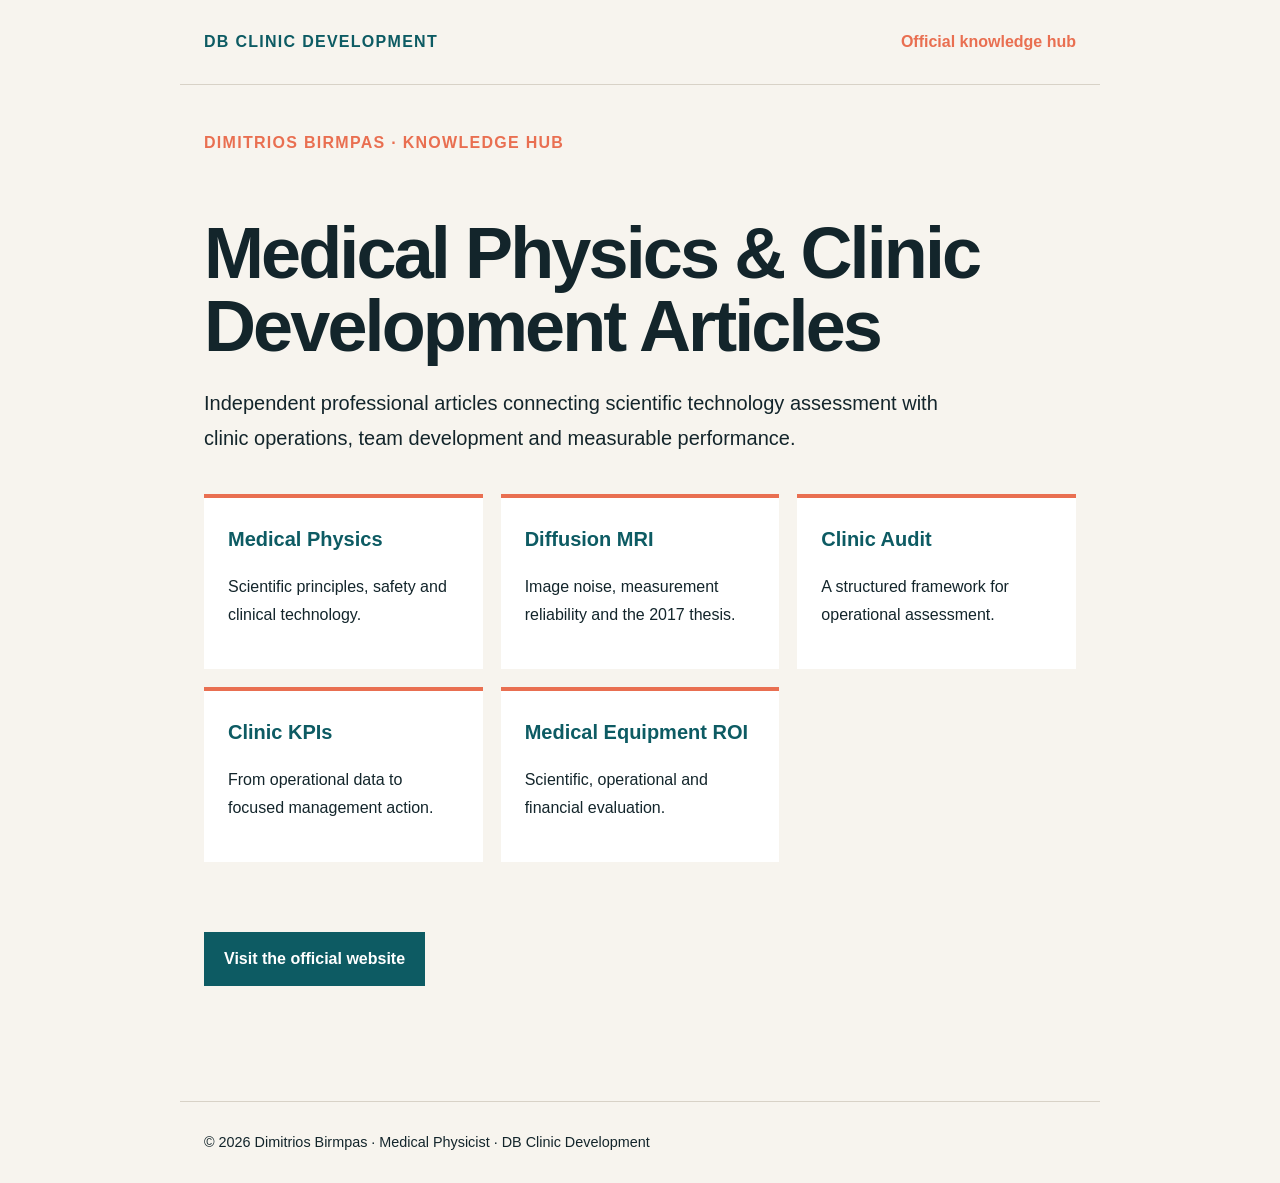
==== articles/index.html @ 6242ff18 "Publish HTML article hub" ====
<!doctype html><html lang="en"><head><meta charset="utf-8"><meta name="viewport" content="width=device-width,initial-scale=1"><title>Articles by Dimitrios Birmpas | Medical Physics & Clinic Development</title><meta name="description" content="Professional articles by Dimitrios Birmpas on Medical Physics, Diffusion MRI, clinic management, KPIs and medical equipment ROI."><link rel="canonical" href="https://miskouts-collab.github.io/dimitrios-birmpas/articles/"><link rel="stylesheet" href="style.css"></head><body><header><a class="brand" href="../">DB CLINIC DEVELOPMENT</a><a class="back" href="https://dimitrios-birmpas.miskouts.chatgpt.site/articles">Official knowledge hub</a></header><main><p class="meta">Dimitrios Birmpas · Knowledge Hub</p><h1>Medical Physics & Clinic Development Articles</h1><p class="lead">Independent professional articles connecting scientific technology assessment with clinic operations, team development and measurable performance.</p><div class="grid"><a class="card" href="medical-physics.html"><h2>Medical Physics</h2><p>Scientific principles, safety and clinical technology.</p></a><a class="card" href="diffusion-mri.html"><h2>Diffusion MRI</h2><p>Image noise, measurement reliability and the 2017 thesis.</p></a><a class="card" href="clinic-audit.html"><h2>Clinic Audit</h2><p>A structured framework for operational assessment.</p></a><a class="card" href="clinic-kpis.html"><h2>Clinic KPIs</h2><p>From operational data to focused management action.</p></a><a class="card" href="equipment-roi.html"><h2>Medical Equipment ROI</h2><p>Scientific, operational and financial evaluation.</p></a></div><a class="cta" href="https://dimitrios-birmpas.miskouts.chatgpt.site/">Visit the official website</a></main><footer>© 2026 Dimitrios Birmpas · Medical Physicist · DB Clinic Development</footer></body></html>
---- articles/style.css ----
:root{--ink:#13252b;--teal:#0d5b63;--coral:#e96f51;--paper:#f7f4ee;--white:#fff}*{box-sizing:border-box}body{margin:0;background:var(--paper);color:var(--ink);font-family:Arial,Helvetica,sans-serif;line-height:1.75}header,main,footer{max-width:920px;margin:auto;padding:28px 24px}header{display:flex;justify-content:space-between;align-items:center;border-bottom:1px solid #d8d2c7}.brand{font-weight:800;letter-spacing:.08em;color:var(--teal);text-decoration:none}.back{color:var(--coral);text-decoration:none;font-weight:700}h1{font-size:clamp(2.2rem,6vw,4.5rem);line-height:1.02;margin:60px 0 22px;letter-spacing:-.04em}h2{margin-top:42px;color:var(--teal)}.meta{color:var(--coral);font-weight:700;text-transform:uppercase;letter-spacing:.08em}.lead{font-size:1.25rem;max-width:760px}.grid{display:grid;grid-template-columns:repeat(auto-fit,minmax(260px,1fr));gap:18px;margin:38px 0}.card{background:var(--white);padding:24px;border-top:4px solid var(--coral);text-decoration:none;color:var(--ink)}.card h2{margin:0 0 8px;font-size:1.25rem}.cta{display:inline-block;margin:32px 0;padding:13px 20px;background:var(--teal);color:white;text-decoration:none;font-weight:700}footer{margin-top:55px;border-top:1px solid #d8d2c7;font-size:.9rem}a{color:var(--teal)}@media(max-width:600px){header{align-items:flex-start;gap:16px}h1{margin-top:38px}}
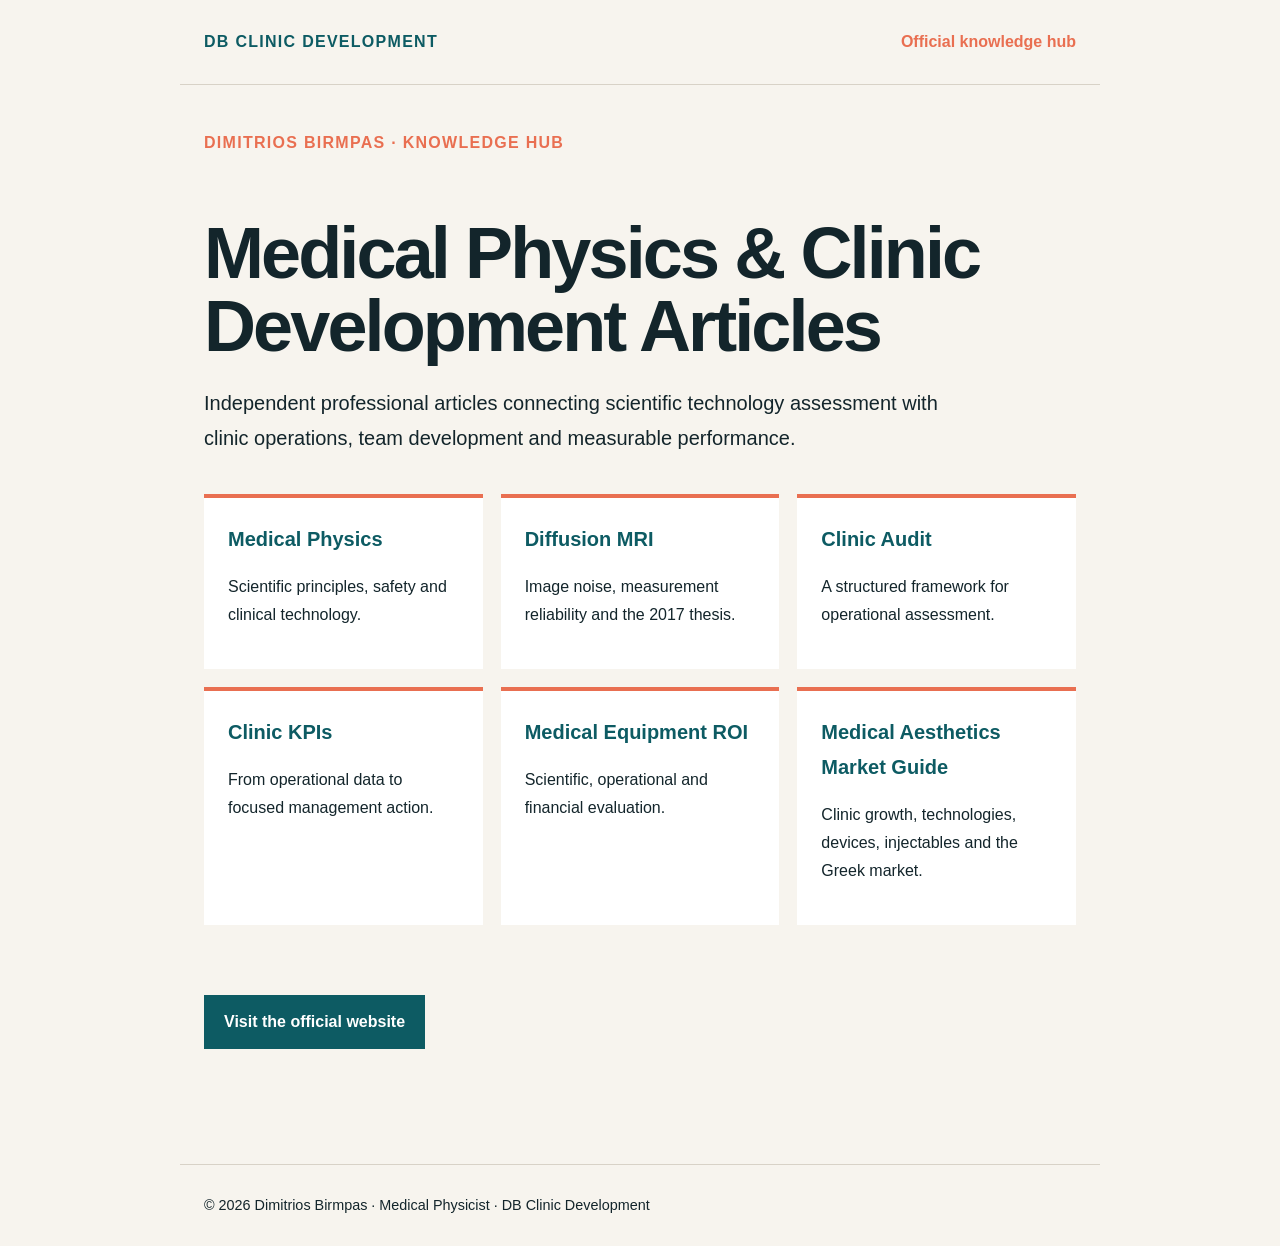
==== commit c0603c8a: "Add medical aesthetics guide to article hub" ====
--- a/articles/index.html
+++ b/articles/index.html
@@ -1 +1 @@
-<!doctype html><html lang="en"><head><meta charset="utf-8"><meta name="viewport" content="width=device-width,initial-scale=1"><title>Articles by Dimitrios Birmpas | Medical Physics & Clinic Development</title><meta name="description" content="Professional articles by Dimitrios Birmpas on Medical Physics, Diffusion MRI, clinic management, KPIs and medical equipment ROI."><link rel="canonical" href="https://miskouts-collab.github.io/dimitrios-birmpas/articles/"><link rel="stylesheet" href="style.css"></head><body><header><a class="brand" href="../">DB CLINIC DEVELOPMENT</a><a class="back" href="https://dimitrios-birmpas.miskouts.chatgpt.site/articles">Official knowledge hub</a></header><main><p class="meta">Dimitrios Birmpas · Knowledge Hub</p><h1>Medical Physics & Clinic Development Articles</h1><p class="lead">Independent professional articles connecting scientific technology assessment with clinic operations, team development and measurable performance.</p><div class="grid"><a class="card" href="medical-physics.html"><h2>Medical Physics</h2><p>Scientific principles, safety and clinical technology.</p></a><a class="card" href="diffusion-mri.html"><h2>Diffusion MRI</h2><p>Image noise, measurement reliability and the 2017 thesis.</p></a><a class="card" href="clinic-audit.html"><h2>Clinic Audit</h2><p>A structured framework for operational assessment.</p></a><a class="card" href="clinic-kpis.html"><h2>Clinic KPIs</h2><p>From operational data to focused management action.</p></a><a class="card" href="equipment-roi.html"><h2>Medical Equipment ROI</h2><p>Scientific, operational and financial evaluation.</p></a></div><a class="cta" href="https://dimitrios-birmpas.miskouts.chatgpt.site/">Visit the official website</a></main><footer>© 2026 Dimitrios Birmpas · Medical Physicist · DB Clinic Development</footer></body></html>+<!doctype html><html lang="en"><head><meta charset="utf-8"><meta name="viewport" content="width=device-width,initial-scale=1"><title>Articles by Dimitrios Birmpas | Medical Physics & Clinic Development</title><meta name="description" content="Professional articles by Dimitrios Birmpas on Medical Physics, Diffusion MRI, clinic management, KPIs and medical equipment ROI."><link rel="canonical" href="https://miskouts-collab.github.io/dimitrios-birmpas/articles/"><link rel="stylesheet" href="style.css"></head><body><header><a class="brand" href="../">DB CLINIC DEVELOPMENT</a><a class="back" href="https://dimitrios-birmpas.miskouts.chatgpt.site/articles">Official knowledge hub</a></header><main><p class="meta">Dimitrios Birmpas · Knowledge Hub</p><h1>Medical Physics & Clinic Development Articles</h1><p class="lead">Independent professional articles connecting scientific technology assessment with clinic operations, team development and measurable performance.</p><div class="grid"><a class="card" href="medical-physics.html"><h2>Medical Physics</h2><p>Scientific principles, safety and clinical technology.</p></a><a class="card" href="diffusion-mri.html"><h2>Diffusion MRI</h2><p>Image noise, measurement reliability and the 2017 thesis.</p></a><a class="card" href="clinic-audit.html"><h2>Clinic Audit</h2><p>A structured framework for operational assessment.</p></a><a class="card" href="clinic-kpis.html"><h2>Clinic KPIs</h2><p>From operational data to focused management action.</p></a><a class="card" href="equipment-roi.html"><h2>Medical Equipment ROI</h2><p>Scientific, operational and financial evaluation.</p></a><a class="card" href="medical-aesthetics-market-guide.html"><h2>Medical Aesthetics Market Guide</h2><p>Clinic growth, technologies, devices, injectables and the Greek market.</p></a></div><a class="cta" href="https://dimitrios-birmpas.miskouts.chatgpt.site/">Visit the official website</a></main><footer>© 2026 Dimitrios Birmpas · Medical Physicist · DB Clinic Development</footer></body></html>
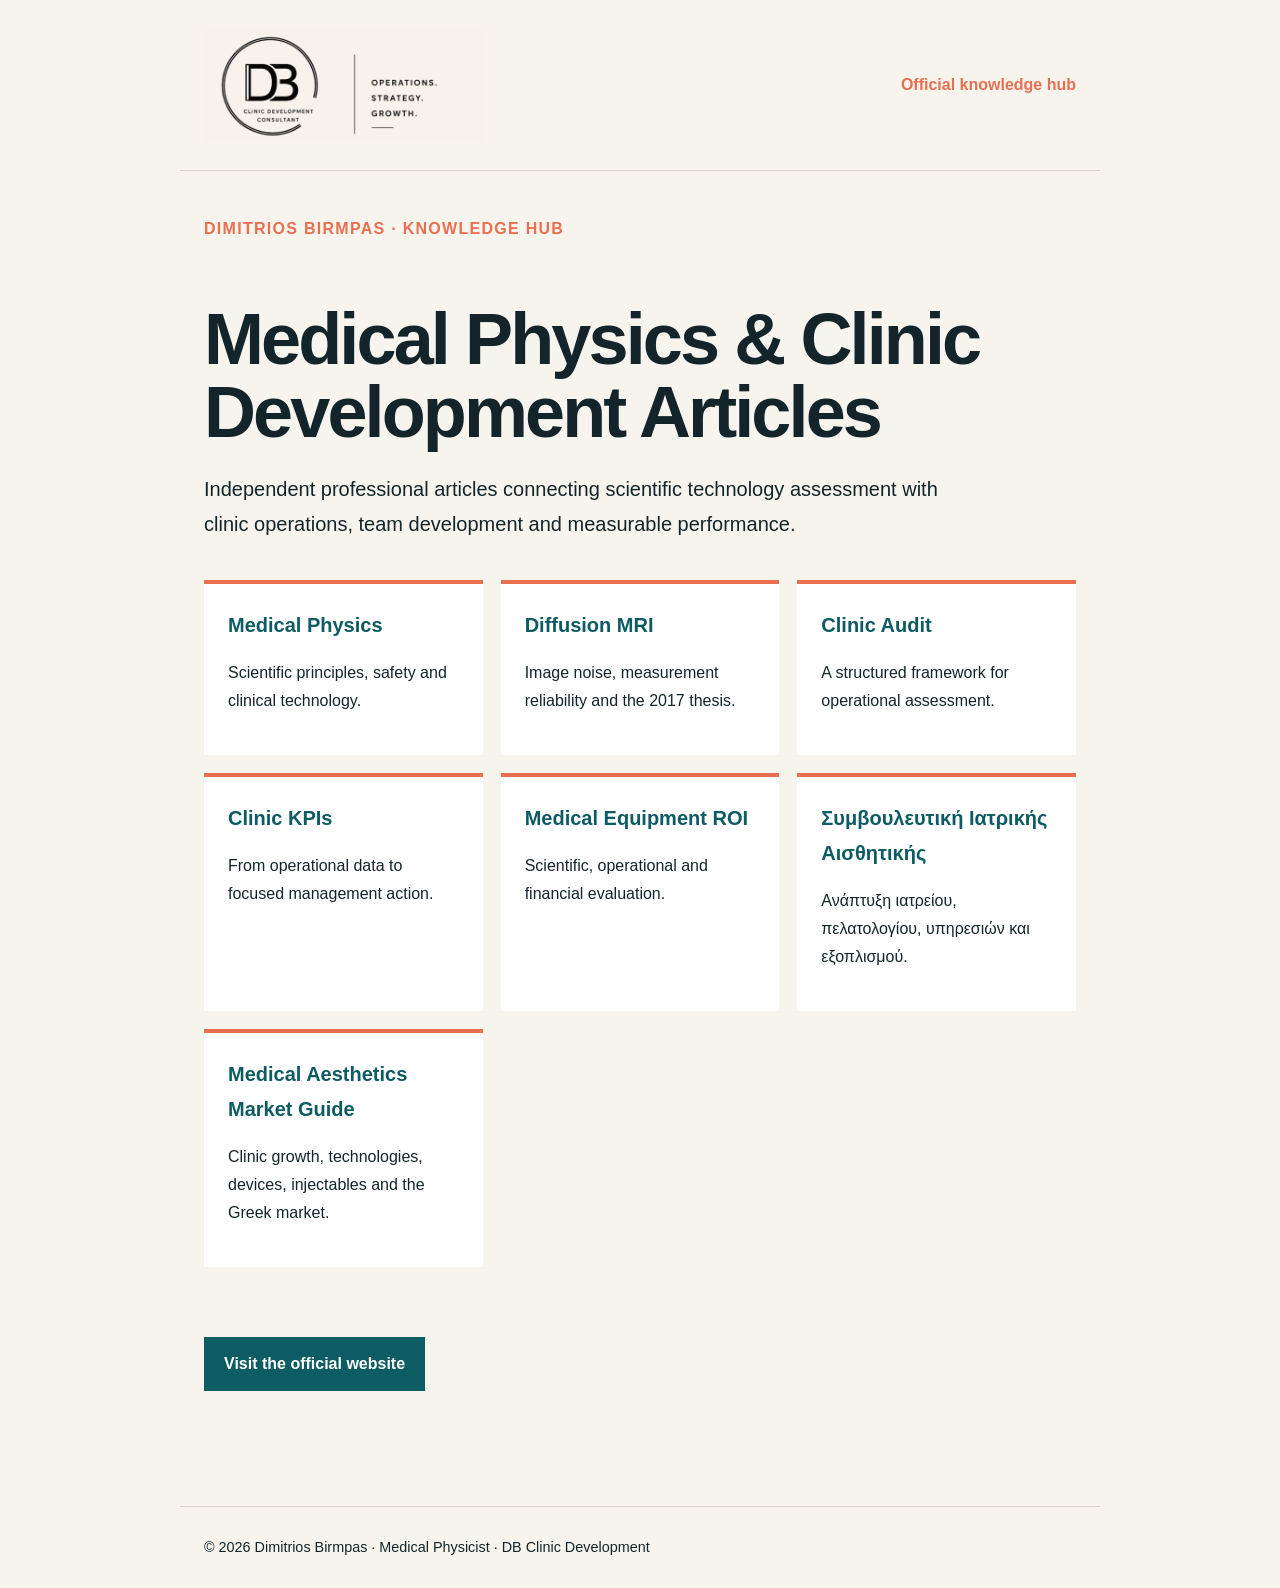
==== commit 92f23a42: "Add Greek consulting page to article hub" ====
--- a/articles/index.html
+++ b/articles/index.html
@@ -1 +1 @@
-<!doctype html><html lang="en"><head><meta charset="utf-8"><meta name="viewport" content="width=device-width,initial-scale=1"><title>Articles by Dimitrios Birmpas | Medical Physics & Clinic Development</title><meta name="description" content="Professional articles by Dimitrios Birmpas on Medical Physics, Diffusion MRI, clinic management, KPIs and medical equipment ROI."><link rel="canonical" href="https://miskouts-collab.github.io/dimitrios-birmpas/articles/"><link rel="stylesheet" href="style.css"></head><body><header><a class="brand" href="../">DB CLINIC DEVELOPMENT</a><a class="back" href="https://dimitrios-birmpas.miskouts.chatgpt.site/articles">Official knowledge hub</a></header><main><p class="meta">Dimitrios Birmpas · Knowledge Hub</p><h1>Medical Physics & Clinic Development Articles</h1><p class="lead">Independent professional articles connecting scientific technology assessment with clinic operations, team development and measurable performance.</p><div class="grid"><a class="card" href="medical-physics.html"><h2>Medical Physics</h2><p>Scientific principles, safety and clinical technology.</p></a><a class="card" href="diffusion-mri.html"><h2>Diffusion MRI</h2><p>Image noise, measurement reliability and the 2017 thesis.</p></a><a class="card" href="clinic-audit.html"><h2>Clinic Audit</h2><p>A structured framework for operational assessment.</p></a><a class="card" href="clinic-kpis.html"><h2>Clinic KPIs</h2><p>From operational data to focused management action.</p></a><a class="card" href="equipment-roi.html"><h2>Medical Equipment ROI</h2><p>Scientific, operational and financial evaluation.</p></a><a class="card" href="medical-aesthetics-market-guide.html"><h2>Medical Aesthetics Market Guide</h2><p>Clinic growth, technologies, devices, injectables and the Greek market.</p></a></div><a class="cta" href="https://dimitrios-birmpas.miskouts.chatgpt.site/">Visit the official website</a></main><footer>© 2026 Dimitrios Birmpas · Medical Physicist · DB Clinic Development</footer></body></html>+<!doctype html><html lang="en"><head><meta charset="utf-8"><meta name="viewport" content="width=device-width,initial-scale=1"><title>Articles by Dimitrios Birmpas | Medical Physics & Clinic Development</title><meta name="description" content="Professional articles by Dimitrios Birmpas on Medical Physics, Diffusion MRI, clinic management, KPIs and medical equipment ROI."><link rel="canonical" href="https://miskouts-collab.github.io/dimitrios-birmpas/articles/"><link rel="stylesheet" href="style.css"></head><body><header><a class="brand" href="../">DB CLINIC DEVELOPMENT</a><a class="back" href="https://dimitrios-birmpas.miskouts.chatgpt.site/articles">Official knowledge hub</a></header><main><p class="meta">Dimitrios Birmpas · Knowledge Hub</p><h1>Medical Physics & Clinic Development Articles</h1><p class="lead">Independent professional articles connecting scientific technology assessment with clinic operations, team development and measurable performance.</p><div class="grid"><a class="card" href="medical-physics.html"><h2>Medical Physics</h2><p>Scientific principles, safety and clinical technology.</p></a><a class="card" href="diffusion-mri.html"><h2>Diffusion MRI</h2><p>Image noise, measurement reliability and the 2017 thesis.</p></a><a class="card" href="clinic-audit.html"><h2>Clinic Audit</h2><p>A structured framework for operational assessment.</p></a><a class="card" href="clinic-kpis.html"><h2>Clinic KPIs</h2><p>From operational data to focused management action.</p></a><a class="card" href="equipment-roi.html"><h2>Medical Equipment ROI</h2><p>Scientific, operational and financial evaluation.</p></a><a class="card" href="../iatriki-aisthitiki-symvouleftiki.html"><h2>Συμβουλευτική Ιατρικής Αισθητικής</h2><p>Ανάπτυξη ιατρείου, πελατολογίου, υπηρεσιών και εξοπλισμού.</p></a><a class="card" href="medical-aesthetics-market-guide.html"><h2>Medical Aesthetics Market Guide</h2><p>Clinic growth, technologies, devices, injectables and the Greek market.</p></a></div><a class="cta" href="https://dimitrios-birmpas.miskouts.chatgpt.site/">Visit the official website</a></main><footer>© 2026 Dimitrios Birmpas · Medical Physicist · DB Clinic Development</footer></body></html>
--- a/articles/style.css
+++ b/articles/style.css
@@ -1 +1 @@
-:root{--ink:#13252b;--teal:#0d5b63;--coral:#e96f51;--paper:#f7f4ee;--white:#fff}*{box-sizing:border-box}body{margin:0;background:var(--paper);color:var(--ink);font-family:Arial,Helvetica,sans-serif;line-height:1.75}header,main,footer{max-width:920px;margin:auto;padding:28px 24px}header{display:flex;justify-content:space-between;align-items:center;border-bottom:1px solid #d8d2c7}.brand{font-weight:800;letter-spacing:.08em;color:var(--teal);text-decoration:none}.back{color:var(--coral);text-decoration:none;font-weight:700}h1{font-size:clamp(2.2rem,6vw,4.5rem);line-height:1.02;margin:60px 0 22px;letter-spacing:-.04em}h2{margin-top:42px;color:var(--teal)}.meta{color:var(--coral);font-weight:700;text-transform:uppercase;letter-spacing:.08em}.lead{font-size:1.25rem;max-width:760px}.grid{display:grid;grid-template-columns:repeat(auto-fit,minmax(260px,1fr));gap:18px;margin:38px 0}.card{background:var(--white);padding:24px;border-top:4px solid var(--coral);text-decoration:none;color:var(--ink)}.card h2{margin:0 0 8px;font-size:1.25rem}.cta{display:inline-block;margin:32px 0;padding:13px 20px;background:var(--teal);color:white;text-decoration:none;font-weight:700}footer{margin-top:55px;border-top:1px solid #d8d2c7;font-size:.9rem}a{color:var(--teal)}@media(max-width:600px){header{align-items:flex-start;gap:16px}h1{margin-top:38px}}+:root{--ink:#13252b;--teal:#0d5b63;--coral:#e96f51;--paper:#f7f4ee;--white:#fff}*{box-sizing:border-box}body{margin:0;background:var(--paper);color:var(--ink);font-family:Arial,Helvetica,sans-serif;line-height:1.75}header,main,footer{max-width:920px;margin:auto;padding:28px 24px}header{display:flex;justify-content:space-between;align-items:center;border-bottom:1px solid #d8d2c7}.brand{display:block;width:280px;max-width:70%;height:114px;background:url("../assets/db-clinic-development-logo.png") center/contain no-repeat;text-indent:-9999px;overflow:hidden;text-decoration:none}.back{color:var(--coral);text-decoration:none;font-weight:700}h1{font-size:clamp(2.2rem,6vw,4.5rem);line-height:1.02;margin:60px 0 22px;letter-spacing:-.04em}h2{margin-top:42px;color:var(--teal)}.meta{color:var(--coral);font-weight:700;text-transform:uppercase;letter-spacing:.08em}.lead{font-size:1.25rem;max-width:760px}.grid{display:grid;grid-template-columns:repeat(auto-fit,minmax(260px,1fr));gap:18px;margin:38px 0}.card{background:var(--white);padding:24px;border-top:4px solid var(--coral);text-decoration:none;color:var(--ink)}.card h2{margin:0 0 8px;font-size:1.25rem}.cta{display:inline-block;margin:32px 0;padding:13px 20px;background:var(--teal);color:white;text-decoration:none;font-weight:700}footer{margin-top:55px;border-top:1px solid #d8d2c7;font-size:.9rem}a{color:var(--teal)}@media(max-width:600px){header{align-items:flex-start;gap:16px}h1{margin-top:38px}}
